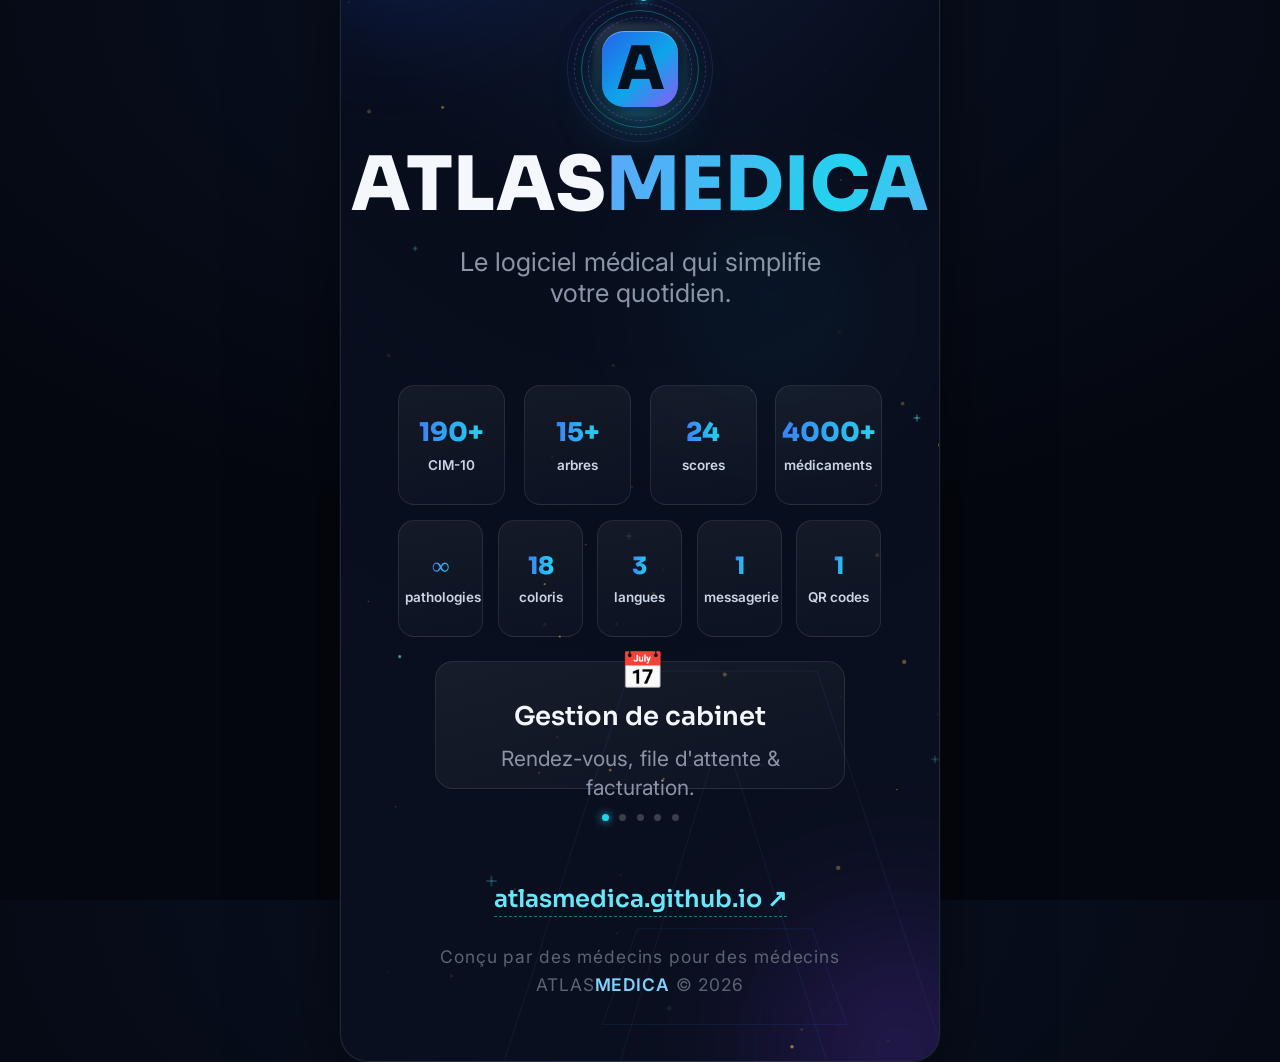
==== poster.html @ 412f84b6 "Ajout affiche poster.html (lien clicks atlasmedica.github.io)" ====
<!DOCTYPE html>
<html lang="fr">
<head>
<meta charset="UTF-8">
<meta name="viewport" content="width=device-width, initial-scale=1.0">
<title>ATLASMEDICA — Affiche</title>
<meta name="description" content="ATLASMEDICA : gestion de cabinet, dossier patient & QR, IA et téléconsultation. Conçu par des médecins pour des médecins.">
<link rel="preconnect" href="https://fonts.googleapis.com">
<link rel="preconnect" href="https://fonts.gstatic.com" crossorigin>
<link href="https://fonts.googleapis.com/css2?family=Sora:wght@400;600;700;800&family=Inter:wght@400;500;600&display=swap" rel="stylesheet">
<style>
*{margin:0;padding:0;box-sizing:border-box;-webkit-tap-highlight-color:transparent}
:root{
  --bg:#04070f;--text:#f4f7fb;--muted:#8b95a7;--dim:#5b6472;
  --cyan:#22d3ee;--blue:#3b82f6;--violet:#8b5cf6;--amber:#fbbf24;
  --border:rgba(255,255,255,.09);
  --grad:linear-gradient(90deg,#3b82f6,#22d3ee);
  --grad2:linear-gradient(120deg,#22d3ee,#8b5cf6);
}
html,body{height:100%}
body{
  font-family:'Inter',system-ui,sans-serif;background:radial-gradient(120% 100% at 50% 0%,#0a1224 0%,var(--bg) 60%);
  color:var(--text);display:grid;justify-items:center;padding:16px;overflow-x:hidden;min-height:100dvh;
}
.stage{
  position:relative;width:100%;max-width:430px;min-height:min(94dvh,880px);overflow:hidden;border-radius:28px;
  border:1px solid rgba(255,255,255,.1);box-shadow:0 40px 100px -30px rgba(0,0,0,.95),0 0 0 1px rgba(34,211,238,.05),inset 0 1px 0 rgba(255,255,255,.06);
  display:flex;flex-direction:column;align-items:center;text-align:center;
  background:
    radial-gradient(130% 90% at 50% -12%,#12203f 0%,#080d1c 48%,#0a0f1f 100%);
  padding:6.5% 7.5% 5%;
}
/* watermark brand */
.wm{position:absolute;right:-6%;bottom:-14%;z-index:0;font:800 21rem 'Sora';color:transparent;-webkit-text-stroke:1px rgba(59,130,246,.10);pointer-events:none;user-select:none;line-height:1}
/* glow orbs */
.orb{position:absolute;border-radius:50%;filter:blur(80px);pointer-events:none;z-index:0}
.orb-b{width:340px;height:340px;background:radial-gradient(circle,#1d4ed8,transparent 70%);top:-140px;left:-120px;opacity:.55;animation:drift1 10s ease-in-out infinite alternate}
.orb-v{width:300px;height:300px;background:radial-gradient(circle,#7c3aed,transparent 70%);bottom:-140px;right:-110px;opacity:.5;animation:drift2 12s ease-in-out infinite alternate-reverse}
.orb-c{width:190px;height:190px;background:radial-gradient(circle,#0e7490,transparent 70%);top:30%;left:56%;opacity:.4;animation:drift3 14s ease-in-out infinite alternate}
@keyframes drift1{from{transform:translate(0,0) scale(1)}to{transform:translate(40px,30px) scale(1.12)}}
@keyframes drift2{from{transform:translate(0,0) scale(1)}to{transform:translate(-40px,-20px) scale(1.1)}}
@keyframes drift3{from{transform:translate(0,0)}to{transform:translate(-30px,20px) scale(1.2)}}
/* dust particles */
#fx{position:absolute;inset:0;z-index:1;pointer-events:none}

.poster{position:relative;z-index:2;display:flex;flex-direction:column;align-items:center;flex:1;width:100%}
.a{opacity:0;animation:fadeUp .8s cubic-bezier(.16,.84,.44,1) forwards}
.a1{animation-delay:.15s}.a2{animation-delay:.3s}.a3{animation-delay:.45s}.a4{animation-delay:.6s}.a5{animation-delay:.75s}.a6{animation-delay:.9s}
@keyframes fadeUp{from{opacity:0;transform:translateY(22px)}to{opacity:1;transform:none}}

/* badge */
.badge{display:inline-flex;align-items:center;gap:.5rem;font:700 .56rem 'Sora';letter-spacing:.22em;text-transform:uppercase;color:#a8e9fb;
  border:1px solid rgba(34,211,238,.28);background:linear-gradient(90deg,rgba(34,211,238,.10),rgba(139,92,246,.10));padding:.34rem .85rem;border-radius:999px;margin-top:1.2%}
.b-dot{width:7px;height:7px;border-radius:50%;background:var(--cyan);box-shadow:0 0 0 0 rgba(34,211,238,.7);animation:ping 2.2s cubic-bezier(0,0,.2,1) infinite}
@keyframes ping{0%{box-shadow:0 0 0 0 rgba(34,211,238,.6)}70%{box-shadow:0 0 0 10px rgba(34,211,238,0)}100%{box-shadow:0 0 0 0 rgba(34,211,238,0)}}

/* emblem */
.emblem{position:relative;width:118px;height:118px;margin-top:5%;display:grid;place-items:center}
.halo{position:absolute;inset:0;border-radius:50%;border:1px solid rgba(34,211,238,.35)}
.halo::before{content:"";position:absolute;inset:6px;border-radius:50%;border:1px dashed rgba(139,92,246,.35);animation:spin 16s linear infinite}
@keyframes spin{to{transform:rotate(360deg)}}
.halo.h2{inset:-14px;border:1px solid rgba(139,92,246,.18)}
.halo.h2::after{content:"";position:absolute;top:-3px;left:50%;width:7px;height:7px;border-radius:50%;background:var(--cyan);box-shadow:0 0 12px var(--cyan);animation:spin 8s linear infinite reverse}
.em{
  position:relative;width:76px;height:76px;border-radius:22px;display:grid;place-items:center;
  background:linear-gradient(135deg,#2563eb,#0ea5e9 55%,#8b5cf6);color:#05101f;font:800 2rem 'Sora';
  box-shadow:0 18px 50px -10px rgba(34,211,238,.55),inset 0 1px 0 rgba(255,255,255,.35);
}
.em::before{content:"";position:absolute;inset:-8px;border-radius:27px;border:1px solid rgba(255,255,255,.12);background:linear-gradient(160deg,rgba(255,255,255,.12),transparent 55%);z-index:-1;filter:blur(2px)}

/* wordmark */
.word{font:800 clamp(1.9rem,8vw,2.5rem) 'Sora';letter-spacing:.01em;margin-top:4.5%;line-height:1.05}
.word .g{background:linear-gradient(120deg,#60a5fa,#22d3ee 35%,#a78bfa 70%,#60a5fa);background-size:220% auto;-webkit-background-clip:text;background-clip:text;color:transparent;animation:shine 5s linear infinite}
@keyframes shine{to{background-position:220% center}}
.word .med{color:#fff}
.tag{color:var(--muted);font-size:.86rem;margin-top:.7rem;max-width:30ch}

/* ecg */
.ecg-wrap{width:100%;margin:5.5% 0 5%;opacity:.9}
.ecg{fill:none;stroke:url(#ecgG);stroke-width:2;stroke-linecap:round;stroke-linejoin:round;stroke-dasharray:640;stroke-dashoffset:640;animation:ecg 3.2s linear infinite}
@keyframes ecg{0%{stroke-dashoffset:640}60%{stroke-dashoffset:0}82%{stroke-dashoffset:0}85%{stroke-dashoffset:640}100%{stroke-dashoffset:640}}
@keyframes ecgGlow{0%,100%{opacity:.5}50%{opacity:1}}

/* stats */
.stats{display:flex;flex-wrap:wrap;justify-content:space-between;gap:.5rem 0;width:117.65%;margin-left:-8.82%;margin-right:-8.82%}
.st{width:calc((100% - 1.9rem)/5);background:linear-gradient(170deg,rgba(255,255,255,.05),rgba(255,255,255,.02));border:1px solid var(--border);border-radius:16px;padding:1rem .2rem;text-align:center;display:flex;flex-direction:column;justify-content:center;align-items:center;overflow:hidden;container-type:inline-size}
.st:nth-child(-n+4){width:calc((100% - 1.9rem)/4)}
.st b{display:block;max-width:100%;font:800 clamp(.8rem,28cqw,1.45rem) 'Sora';background:var(--grad);-webkit-background-clip:text;background-clip:text;color:transparent;white-space:nowrap}
.st small{display:block;max-width:100%;color:#cdd6e4;font-size:clamp(.45rem,13.5cqw,.82rem);font-weight:600;margin-top:.3rem;line-height:1.15}

/* rotor (transition en fondu comme promo) */
.rotor{position:relative;width:100%;min-height:128px;margin-top:6%}
.rot-panel{
  position:absolute;inset:0;display:flex;flex-direction:column;align-items:center;justify-content:center;gap:.4rem;text-align:center;
  background:linear-gradient(165deg,rgba(255,255,255,.06),rgba(255,255,255,.02));border:1px solid var(--border);border-radius:18px;padding:1rem;
  opacity:0;transition:opacity .8s ease;pointer-events:none;
}
.rot-panel.on{opacity:1}
.rot-panel .ic{width:40px;height:40px;border-radius:12px;display:grid;place-items:center;font-size:1.2rem}
.rot-panel b{display:block;font:600 .86rem 'Sora'}
.rot-panel small{color:var(--muted);font-size:.7rem;max-width:32ch;line-height:1.4}
.rot-dots{display:flex;gap:.35rem;justify-content:center;margin-top:.85rem}
.rot-dots i{width:7px;height:7px;border-radius:50%;background:rgba(255,255,255,.2);transition:all .3s}
.rot-dots i.on{background:var(--cyan);box-shadow:0 0 8px var(--cyan)}

/* cta */
.spacer{flex:1;min-height:1.5rem}
.link-gh{margin-top:.6rem;font:600 .8rem 'Sora';color:#67e8f9;text-decoration:none;border-bottom:1px dashed rgba(34,211,238,.5);padding-bottom:2px}
.link-gh:active{color:#a5f3fc}
.footer{color:var(--dim);font-size:.58rem;letter-spacing:.05em;margin-top:.85rem;line-height:1.6}
.footer b{color:#7dd3fc;font-weight:600}
/* desktop preview : étire la carte et agrandit tout pour rester lisible */
@media (min-width:700px){
  html{font-size:clamp(16px,2.6vw,30px)}
  body{align-items:center}
  .stage{max-width:min(600px,64vw)}
}
</style>
</head>
<body>

<div class="stage">
  <span class="wm">A</span>
  <div class="orb orb-b"></div><div class="orb orb-v"></div><div class="orb orb-c"></div>
  <canvas id="fx"></canvas>

  <div class="poster">
    <span class="badge a a1"><span class="b-dot"></span>Nouveau · v1.2.3 · Algérie</span>

    <div class="emblem a a2">
      <span class="halo h1"></span>
      <span class="halo h2"></span>
      <span class="em">A</span>
    </div>

    <h1 class="word a a3">ATLAS<span class="g">MEDICA</span></h1>
    <p class="tag a a3">Le logiciel médical qui simplifie votre quotidien.</p>

    <div class="ecg-wrap a a4">
      <svg viewBox="0 0 400 44" preserveAspectRatio="none" style="display:block;width:100%;height:34px">
        <defs><linearGradient id="ecgG" x1="0" y1="0" x2="1" y2="0"><stop offset="0" stop-color="#3b82f6"/><stop offset=".55" stop-color="#22d3ee"/><stop offset="1" stop-color="#8b5cf6"/></linearGradient></defs>
        <path class="ecg" d="M0,22 H118 L134,8 L150,36 L166,22 H258 L274,10 L290,30 L306,22 H400"/>
      </svg>
    </div>

    <div class="stats a a4">
      <div class="st"><b data-n="190" data-s="+">0</b><small>CIM-10</small></div>
      <div class="st"><b data-n="15" data-s="+">0</b><small>arbres</small></div>
      <div class="st"><b data-n="24">0</b><small>scores</small></div>
      <div class="st"><b data-n="4000" data-s="+">0</b><small>médicaments</small></div>
      <div class="st"><b>∞</b><small>pathologies</small></div>
      <div class="st"><b data-n="18">0</b><small>coloris</small></div>
      <div class="st"><b data-n="3">0</b><small>langues</small></div>
      <div class="st"><b>1</b><small>messagerie</small></div>
      <div class="st"><b>1</b><small>QR codes</small></div>
    </div>

    <div class="rotor a a5">
      <div class="rot-panel on"><span class="ic c-blue">📅</span><b>Gestion de cabinet</b><small>Rendez-vous, file d'attente & facturation.</small></div>
      <div class="rot-panel"><span class="ic c-cyan">👥</span><b>Dossier patient & QR</b><small>Antécédents + résumé instantané par QR code.</small></div>
      <div class="rot-panel"><span class="ic c-violet">🤖</span><b>IA diagnostique</b><small>Différentiel argumenté, red flags, CIM-10.</small></div>
      <div class="rot-panel"><span class="ic c-green">🎥</span><b>Téléconsultation</b><small>Lien sécurisé, le patient n'installe rien.</small></div>
      <div class="rot-panel"><span class="ic c-blue">💰</span><b>Essai gratuit 30 jours</b><small>Abonnement simple ou licence à vie.</small></div>
    </div>
    <div class="rot-dots a a5"><i class="on"></i><i></i><i></i><i></i><i></i></div>

    <div class="spacer"></div>

    <a class="link-gh a a6" href="https://atlasmedica.github.io" target="_blank" rel="noopener">atlasmedica.github.io ↗</a>
    <p class="footer a a6">Conçu par des médecins pour des médecins<br>ATLAS<b>MEDICA</b> © 2026</p>
  </div>
</div>

<script>
(function(){
  const cv=document.getElementById('fx'), cx=cv.getContext('2d');
  let W=0,H=0,DPR=1,parts=[];
  function size(){
    const r=cv.parentElement.getBoundingClientRect();
    DPR=Math.min(devicePixelRatio||1,2);
    W=cv.width=r.width*DPR; H=cv.height=r.height*DPR;
    cx.setTransform(DPR,0,0,DPR,0,0);
    const w=r.width,h=r.height;
    parts=[];
    const n=Math.round((w*h)/7000);
    for(let i=0;i<Math.min(n,60);i++){
      parts.push({x:Math.random()*w,y:Math.random()*h,r:Math.random()*1.6+.6,
        vy:-(Math.random()*.22+.06),vx:(Math.random()-.5)*.15,
        o:Math.random()*.5+.25,tw:Math.random()*4+.2,p:Math.random()*Math.PI*2,
        plus:Math.random()<.18});
    }
  }
  size();
  let last=performance.now();
  function frame(now){
    const dt=Math.min((now-last)/1000,.05); last=now;
    cx.clearRect(0,0,W,H);
    cx.globalCompositeOperation='lighter';
    for(const p of parts){
      p.y+=p.vy*dt*60; p.x+=p.vx*dt*60; p.p+=dt*p.tw;
      if(p.y< -8){p.y=H+8; p.x=Math.random()*W;}
      const a=(Math.sin(p.p)*.35+.45)*p.o;
      cx.globalAlpha=a;
      const col=p.plus?'#67e8f9':'#fcd34d';
      cx.fillStyle=col;
      if(p.plus){ const s=p.r*5; cx.fillRect(p.x-s/2,p.y-1,s,2); cx.fillRect(p.x-1,p.y-s/2,2,s);}
      else cx.beginPath(),cx.arc(p.x,p.y,p.r,0,6.2832),cx.fill();
    }
    cx.globalAlpha=1;
    requestAnimationFrame(frame);
  }
  requestAnimationFrame(frame);
  addEventListener('resize',size);

  /* counters */
  const obs=new IntersectionObserver(es=>es.forEach(e=>{
    if(!e.isIntersecting)return; obs.unobserve(e.target);
    const el=e.target, t=+el.dataset.n, s=el.dataset.s||'', t0=performance.now();
    (function tick(n){const p=Math.min((n-t0)/1100,1); el.textContent=Math.round(t*(1-Math.pow(1-p,3)))+s; if(p<1)requestAnimationFrame(tick);})(t0);
  }),{threshold:.4});
  document.querySelectorAll('.st b').forEach(b=>{
    if(!b.dataset.n) return;
    obs.observe(b);
  });

  /* rotor crossfade */
  const ps=[...document.querySelectorAll('.rot-panel')];
  const ds=[...document.querySelectorAll('.rot-dots i')];
  let ri=0;
  setInterval(()=>{
    ps[ri].classList.remove('on'); ds[ri].classList.remove('on');
    ri=(ri+1)%ps.length;
    ps[ri].classList.add('on'); ds[ri].classList.add('on');
  },3400);
})();
</script>
</body>
</html>
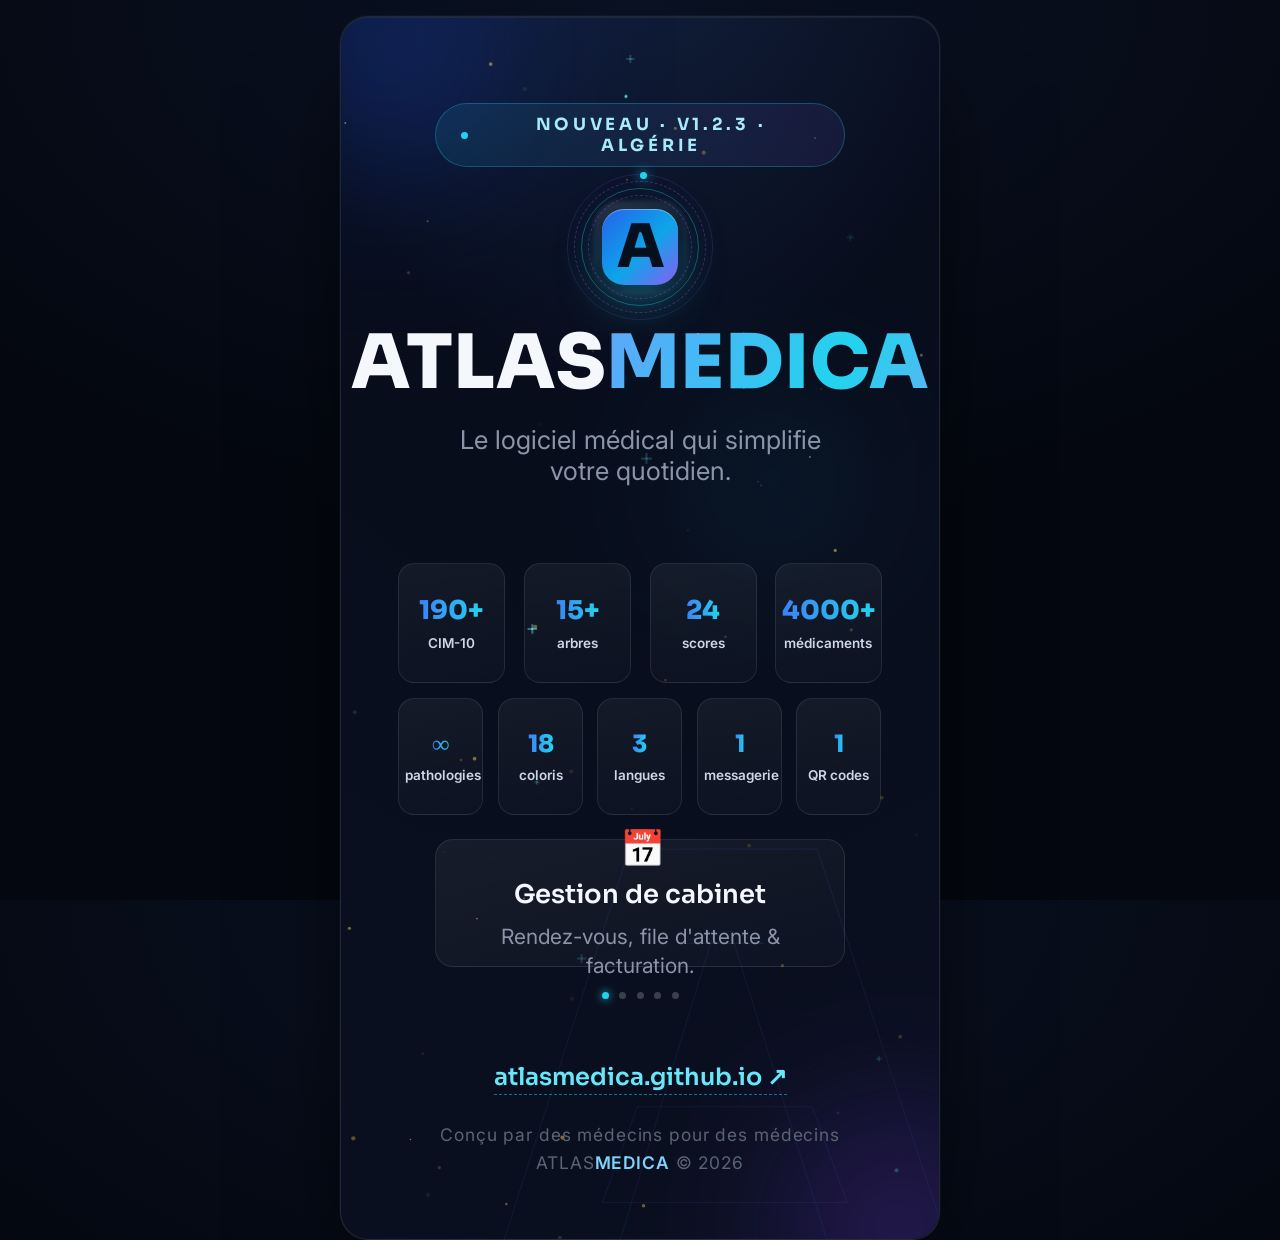
==== commit 0b8dbc17: "Poster: fit écran téléphone (plus de contenu coupé)" ====
--- a/poster.html
+++ b/poster.html
@@ -20,16 +20,17 @@
 html,body{height:100%}
 body{
   font-family:'Inter',system-ui,sans-serif;background:radial-gradient(120% 100% at 50% 0%,#0a1224 0%,var(--bg) 60%);
-  color:var(--text);display:grid;justify-items:center;padding:16px;overflow-x:hidden;min-height:100dvh;
+  color:var(--text);display:block;text-align:center;padding:16px;overflow-x:hidden;min-height:100dvh;
 }
 .stage{
-  position:relative;width:100%;max-width:430px;min-height:min(94dvh,880px);overflow:hidden;border-radius:28px;
+  position:relative;width:100%;max-width:430px;margin:0 auto;min-height:min(94dvh,880px);overflow:visible;border-radius:28px;
   border:1px solid rgba(255,255,255,.1);box-shadow:0 40px 100px -30px rgba(0,0,0,.95),0 0 0 1px rgba(34,211,238,.05),inset 0 1px 0 rgba(255,255,255,.06);
   display:flex;flex-direction:column;align-items:center;text-align:center;
   background:
     radial-gradient(130% 90% at 50% -12%,#12203f 0%,#080d1c 48%,#0a0f1f 100%);
   padding:6.5% 7.5% 5%;
 }
+.clip{position:absolute;inset:0;overflow:hidden;border-radius:inherit;z-index:0}
 /* watermark brand */
 .wm{position:absolute;right:-6%;bottom:-14%;z-index:0;font:800 21rem 'Sora';color:transparent;-webkit-text-stroke:1px rgba(59,130,246,.10);pointer-events:none;user-select:none;line-height:1}
 /* glow orbs */
@@ -43,7 +44,7 @@
 /* dust particles */
 #fx{position:absolute;inset:0;z-index:1;pointer-events:none}
 
-.poster{position:relative;z-index:2;display:flex;flex-direction:column;align-items:center;flex:1;width:100%}
+.poster{position:relative;z-index:2;display:flex;flex-direction:column;align-items:center;width:100%}
 .a{opacity:0;animation:fadeUp .8s cubic-bezier(.16,.84,.44,1) forwards}
 .a1{animation-delay:.15s}.a2{animation-delay:.3s}.a3{animation-delay:.45s}.a4{animation-delay:.6s}.a5{animation-delay:.75s}.a6{animation-delay:.9s}
 @keyframes fadeUp{from{opacity:0;transform:translateY(22px)}to{opacity:1;transform:none}}
@@ -120,9 +121,11 @@
 <body>
 
 <div class="stage">
-  <span class="wm">A</span>
-  <div class="orb orb-b"></div><div class="orb orb-v"></div><div class="orb orb-c"></div>
-  <canvas id="fx"></canvas>
+  <div class="clip">
+    <span class="wm">A</span>
+    <div class="orb orb-b"></div><div class="orb orb-v"></div><div class="orb orb-c"></div>
+    <canvas id="fx"></canvas>
+  </div>
 
   <div class="poster">
     <span class="badge a a1"><span class="b-dot"></span>Nouveau · v1.2.3 · Algérie</span>
@@ -232,6 +235,27 @@
     ri=(ri+1)%ps.length;
     ps[ri].classList.add('on'); ds[ri].classList.add('on');
   },3400);
+
+  /* fit : le poster tient toujours sur un seul écran, sur téléphone */
+  function fitMobile(){
+    if(innerWidth>=700) return;
+    const st=document.querySelector('.stage');
+    const H=st.offsetHeight, V=innerHeight;
+    const s=Math.min(1,(V-24)/H);
+    const visH=H*s;
+    st.style.transform='scale('+s+')';
+    st.style.transformOrigin='top center';
+    st.style.marginTop=(s<1? (V-visH)/2-16 : 0)+'px';
+    document.documentElement.style.height=V+'px';
+    document.body.style.height=V+'px';
+    document.body.style.overflow='hidden';
+  }
+  addEventListener('resize',fitMobile);
+  addEventListener('orientationchange',()=>setTimeout(fitMobile,250));
+  addEventListener('load',()=>{setTimeout(fitMobile,1200);setTimeout(fitMobile,2500);});
+  document.fonts.ready.then(()=>setTimeout(fitMobile,60));
+  [400,1200,2500].forEach(t=>setTimeout(fitMobile,t));
+  fitMobile();
 })();
 </script>
 </body>
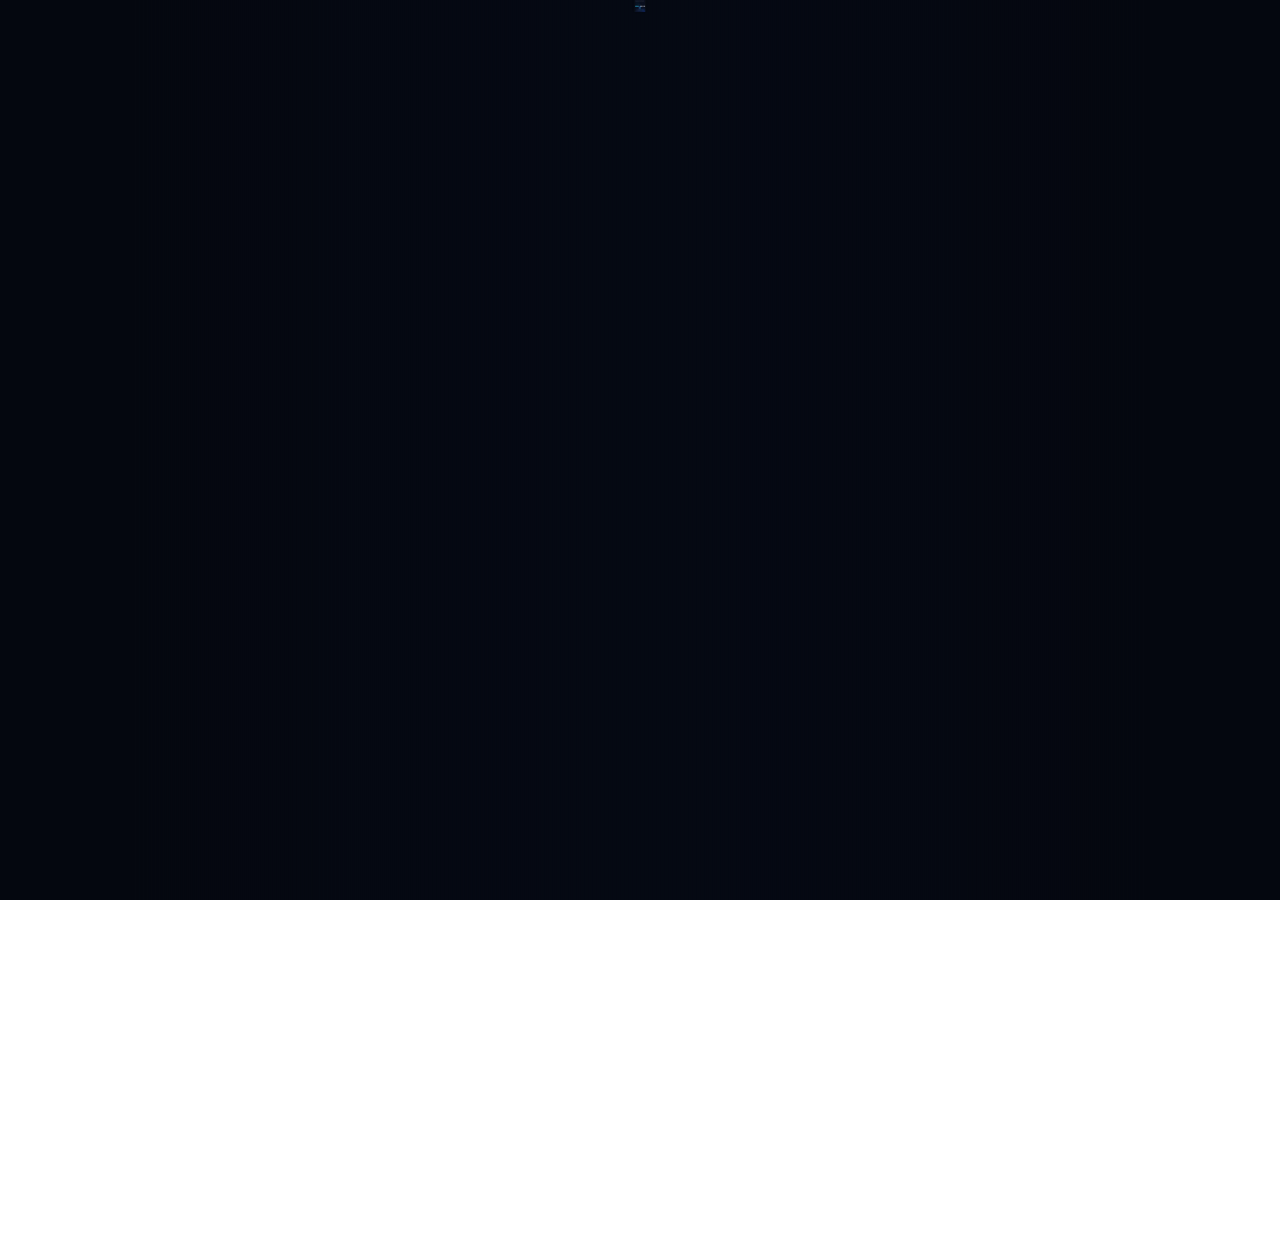
==== commit 093856f3: "Essai gratuit : 30 jours -> 7 jours" ====
--- a/poster.html
+++ b/poster.html
@@ -163,7 +163,7 @@
       <div class="rot-panel"><span class="ic c-cyan">👥</span><b>Dossier patient & QR</b><small>Antécédents + résumé instantané par QR code.</small></div>
       <div class="rot-panel"><span class="ic c-violet">🤖</span><b>IA diagnostique</b><small>Différentiel argumenté, red flags, CIM-10.</small></div>
       <div class="rot-panel"><span class="ic c-green">🎥</span><b>Téléconsultation</b><small>Lien sécurisé, le patient n'installe rien.</small></div>
-      <div class="rot-panel"><span class="ic c-blue">💰</span><b>Essai gratuit 30 jours</b><small>Abonnement simple ou licence à vie.</small></div>
+      <div class="rot-panel"><span class="ic c-blue">💰</span><b>Essai gratuit 7 jours</b><small>Abonnement simple ou licence à vie.</small></div>
     </div>
     <div class="rot-dots a a5"><i class="on"></i><i></i><i></i><i></i><i></i></div>
 
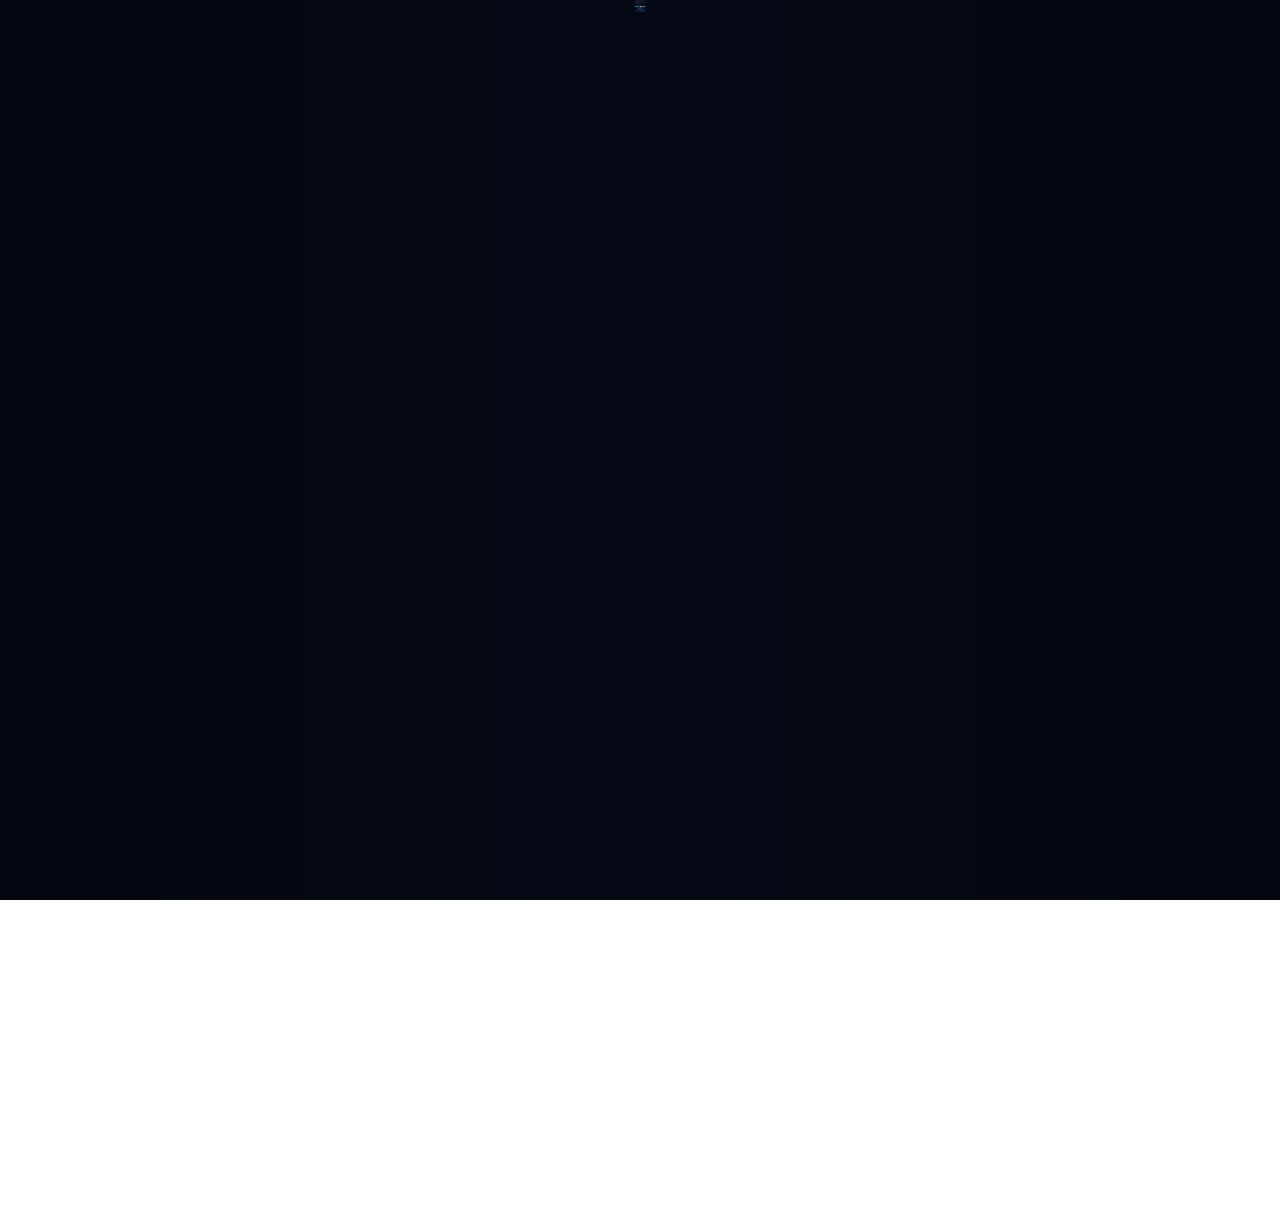
==== commit beda579d: "Mise à jour du site atlasmedica et ajout des captures d'écran" ====
--- a/poster.html
+++ b/poster.html
@@ -128,7 +128,7 @@
   </div>
 
   <div class="poster">
-    <span class="badge a a1"><span class="b-dot"></span>Nouveau · v1.2.3 · Algérie</span>
+    <span class="badge a a1"><span class="b-dot"></span>Nouveau · v2.0 · Algérie</span>
 
     <div class="emblem a a2">
       <span class="halo h1"></span>
